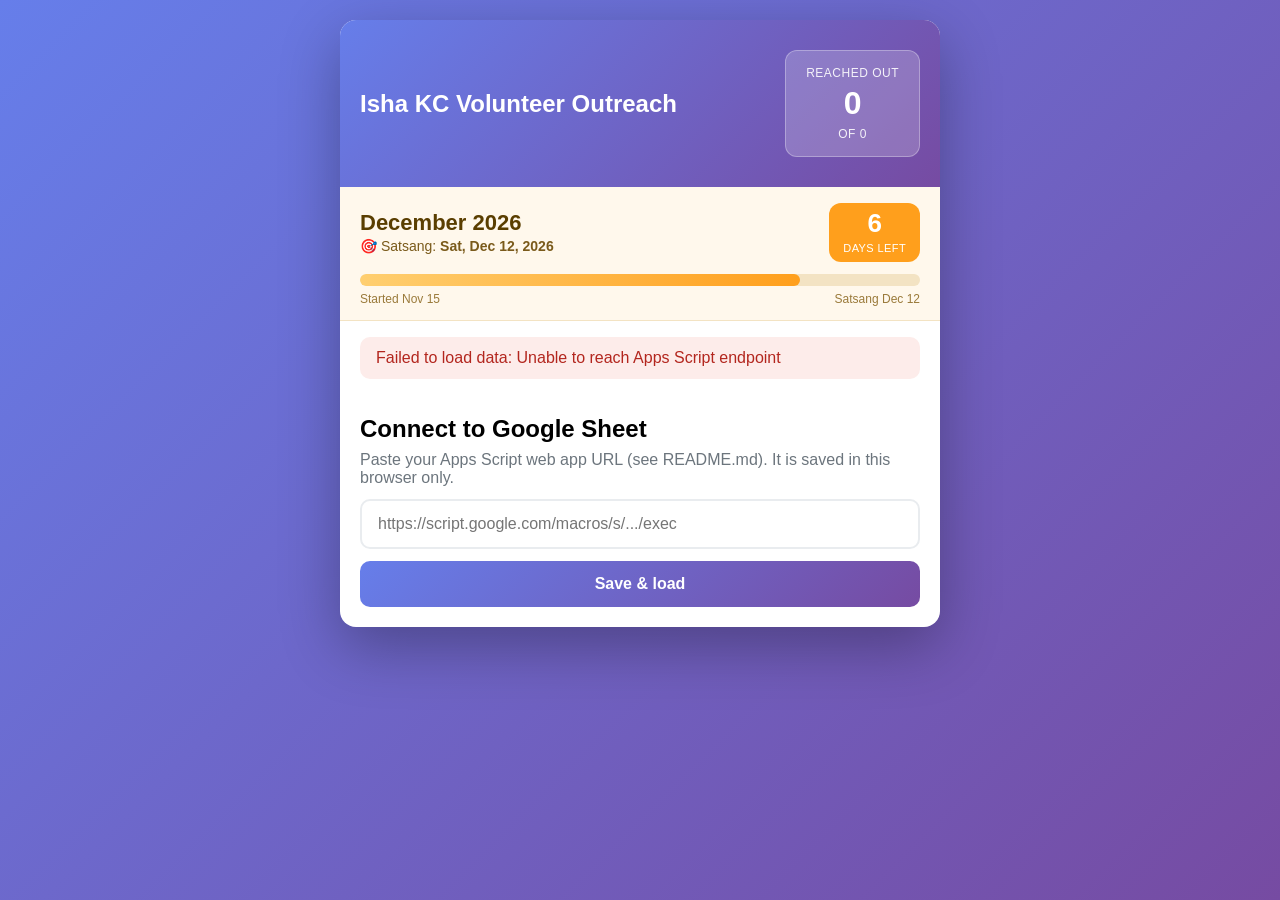
==== index.html @ 24e8bb82 "Add monthly Satsang check-ins with icon tiles per volunteer Show a countdown to the 2nd-Saturday Sat" ====
<!DOCTYPE html>
<html lang="en">
<head>
    <meta charset="UTF-8">
    <meta name="viewport" content="width=device-width, initial-scale=1.0">
    <title>Isha KC Volunteer Outreach</title>
    <link rel="stylesheet" href="style.css?v=3">
</head>
<body>
    <div class="container">
        <div class="header">
            <h1>Isha KC Volunteer Outreach</h1>
            <div class="count-box">
                <div class="count-label">Reached out</div>
                <div class="count-number" id="assignedCount">0</div>
                <div class="count-label">of <span id="totalCount">0</span></div>
            </div>
        </div>

        <!-- Satsang month countdown -->
        <div class="cycle" id="cycleBar">
            <div class="cycle-top">
                <div>
                    <div class="cycle-month" id="cycleMonth"></div>
                    <div class="cycle-target">🎯 Satsang: <strong id="cycleTarget"></strong></div>
                </div>
                <div class="cycle-left"><span id="cycleDays">0</span><small id="cycleDaysLabel">days left</small></div>
            </div>
            <div class="progress" role="progressbar" aria-label="Days until Satsang" id="cycleProgress">
                <div class="progress-fill" id="cycleFill"></div>
            </div>
            <div class="cycle-range"><span id="cycleStart"></span><span id="cycleEnd"></span></div>
        </div>

        <div id="loadingIndicator" class="loading"><p>Loading data...</p></div>
        <div id="errorMessage" class="error-message" style="display: none;"></div>
        <div id="toast" class="toast" style="display: none;"></div>

        <!-- Step 1: who are you? -->
        <section id="stepIdentify" style="display: none;">
            <div class="section-head">
                <h2>Who are you?</h2>
                <p>Select your name from the active volunteers.</p>
            </div>
            <div class="search-section">
                <input type="text" id="identifySearch" class="search-input" placeholder="Search your name..." autocomplete="off">
            </div>
            <div id="activeList" class="results-list"></div>
            <div id="noActive" class="no-results" style="display: none;"><p>No matching name.</p></div>
        </section>

        <!-- Step 2: pick volunteers -->
        <section id="stepPick" style="display: none;">
            <div class="me-bar">
                <div>Hi, <strong id="meName"></strong></div>
                <button id="notMeBtn" class="link-btn">Not you?</button>
            </div>

            <div class="section-head">
                <h2>Your volunteers <span class="pill" id="mineCount">0</span></h2>
                <p>Tap a name to open it, then tap the icons to record this month's check-in.</p>
            </div>
            <div id="mineList" class="results-list"></div>
            <div id="noMine" class="no-results" style="display: none;"><p>You haven't picked anyone yet. Tap <strong>➕ Add volunteers</strong> below.</p></div>

            <div class="add-wrap">
                <button id="toggleAddBtn" class="add-btn" aria-expanded="false">
                    <span class="add-icon">➕</span> Add volunteers <span class="pill light" id="availCount">0</span>
                </button>
            </div>

            <div id="addPanel" class="add-panel" style="display: none;">
                <div class="section-head">
                    <p>Tap people to select them, then confirm.</p>
                </div>
                <div class="search-section">
                    <input type="text" id="pickSearch" class="search-input" placeholder="🔍 Search available volunteers..." autocomplete="off">
                </div>
                <div id="availList" class="results-list"></div>
                <div id="noAvail" class="no-results" style="display: none;"><p>No available volunteers.</p></div>

                <div class="action-bar">
                    <button id="assignBtn" class="primary-btn" disabled>Assign selected to me</button>
                </div>
            </div>
        </section>

        <!-- First-run setup -->
        <section id="setupInstructions" class="setup-instructions" style="display: none;">
            <h2>Connect to Google Sheet</h2>
            <p>Paste your Apps Script web app URL (see README.md). It is saved in this browser only.</p>
            <input type="text" id="urlInput" class="search-input" placeholder="https://script.google.com/macros/s/.../exec">
            <button id="saveUrlBtn" class="primary-btn">Save &amp; load</button>
        </section>
    </div>

    <script src="script.js?v=3"></script>
</body>
</html>
---- style.css ----
* {
    margin: 0;
    padding: 0;
    box-sizing: border-box;
}

body {
    font-family: -apple-system, BlinkMacSystemFont, 'Segoe UI', Roboto, Oxygen, Ubuntu, Cantarell, sans-serif;
    background: linear-gradient(135deg, #667eea 0%, #764ba2 100%);
    min-height: 100vh;
    padding: 20px;
}

.container {
    max-width: 600px;
    margin: 0 auto;
    background: white;
    border-radius: 16px;
    box-shadow: 0 20px 60px rgba(0, 0, 0, 0.3);
    overflow: hidden;
    position: relative;
}

.header {
    background: linear-gradient(135deg, #667eea 0%, #764ba2 100%);
    color: white;
    padding: 30px 20px;
    display: flex;
    justify-content: space-between;
    align-items: center;
    gap: 20px;
}

.header h1 { font-size: 24px; font-weight: 600; }

.count-box {
    background: rgba(255, 255, 255, 0.2);
    padding: 15px 20px;
    border-radius: 12px;
    text-align: center;
    border: 1px solid rgba(255, 255, 255, 0.3);
    min-width: 110px;
}
.count-label { font-size: 12px; opacity: 0.9; text-transform: uppercase; letter-spacing: 0.5px; }
.count-number { font-size: 32px; font-weight: 700; margin: 5px 0; }

.section-head { padding: 20px 20px 8px; }
.section-head h2 { font-size: 18px; color: #333; display: flex; align-items: center; gap: 8px; }
.section-head p { font-size: 14px; color: #6c757d; margin-top: 4px; }

.pill {
    background: #667eea;
    color: white;
    font-size: 12px;
    padding: 2px 9px;
    border-radius: 999px;
}

.search-section { padding: 12px 20px; }
.search-input {
    width: 100%;
    padding: 14px 16px;
    font-size: 16px;
    border: 2px solid #e9ecef;
    border-radius: 10px;
    outline: none;
    transition: all 0.3s ease;
}
.search-input:focus { border-color: #667eea; box-shadow: 0 0 0 3px rgba(102, 126, 234, 0.15); }

.results-list { max-height: 340px; overflow-y: auto; padding: 0 20px 8px; }

.result-item {
    display: flex;
    align-items: center;
    gap: 12px;
    padding: 14px 16px;
    margin-bottom: 8px;
    background: #f8f9fa;
    border: 2px solid transparent;
    border-radius: 10px;
    cursor: pointer;
    transition: all 0.2s ease;
}
.result-item:hover { background: #eef0ff; }
.result-item .name { flex: 1; font-size: 16px; color: #333; }
.result-item.selectable.selected { background: #e8ebff; border-color: #667eea; }
.result-item.mine { cursor: default; background: #eaf7ef; }
.result-item .info { flex: 1; display: flex; flex-direction: column; gap: 2px; min-width: 0; }
.result-item .phone { font-size: 14px; color: #128c7e; text-decoration: none; align-self: flex-start; }
.result-item .phone:hover { text-decoration: underline; }
.result-item input[type="checkbox"] { width: 20px; height: 20px; accent-color: #667eea; }

.badge { font-size: 12px; color: #667eea; background: #eef0ff; padding: 3px 10px; border-radius: 999px; }

.me-bar {
    display: flex;
    justify-content: space-between;
    align-items: center;
    padding: 16px 20px;
    background: #f8f9fa;
    border-bottom: 1px solid #e9ecef;
}

.link-btn { background: none; border: none; color: #667eea; font-size: 14px; cursor: pointer; text-decoration: underline; }
.link-btn.danger { color: #dc3545; }
.link-btn:disabled { opacity: 0.5; cursor: default; }

.action-bar {
    position: sticky;
    bottom: 0;
    padding: 16px 20px;
    background: white;
    border-top: 1px solid #e9ecef;
}
.primary-btn {
    width: 100%;
    padding: 14px;
    font-size: 16px;
    font-weight: 600;
    color: white;
    background: linear-gradient(135deg, #667eea 0%, #764ba2 100%);
    border: none;
    border-radius: 10px;
    cursor: pointer;
}
.primary-btn:disabled { opacity: 0.45; cursor: not-allowed; }

.no-results, .loading { text-align: center; color: #6c757d; padding: 20px; }
.error-message { margin: 16px 20px; padding: 12px 16px; background: #fdecea; color: #b3261e; border-radius: 10px; }
.toast { margin: 16px 20px 0; padding: 12px 16px; background: #e6f4ea; color: #1e6b34; border-radius: 10px; }
.setup-instructions { padding: 20px; }
.setup-instructions h2 { margin-bottom: 8px; }
.setup-instructions p { color: #6c757d; margin-bottom: 12px; }
.setup-instructions .primary-btn { margin-top: 12px; }

@media (max-width: 480px) {
    body { padding: 10px; }
    .header h1 { font-size: 20px; }
}

/* ---------- Satsang countdown ---------- */
.cycle { padding: 16px 20px 14px; background: #fff8ec; border-bottom: 1px solid #f3e3c3; }
.cycle-top { display: flex; justify-content: space-between; align-items: center; gap: 12px; }
.cycle-month { font-size: 22px; font-weight: 700; color: #5a3e00; }
.cycle-target { font-size: 14px; color: #7a5a1a; margin-top: 2px; }
.cycle-left { text-align: center; background: #ff9f1c; color: white; border-radius: 12px; padding: 6px 14px; min-width: 76px; }
.cycle-left span { display: block; font-size: 26px; font-weight: 800; line-height: 1.1; }
.cycle-left small { font-size: 11px; text-transform: uppercase; letter-spacing: 0.4px; }
.progress { margin-top: 12px; height: 12px; background: #f3e3c3; border-radius: 999px; overflow: hidden; }
.progress-fill { height: 100%; width: 0; background: linear-gradient(90deg, #ffcf70, #ff9f1c); border-radius: 999px; transition: width 0.6s ease; }
.cycle-range { display: flex; justify-content: space-between; font-size: 12px; color: #9a7a3a; margin-top: 6px; }

/* ---------- Volunteer cards ---------- */
#mineList { max-height: none; overflow: visible; }
.vcard { background: #f8f9fa; border: 2px solid #e9ecef; border-radius: 14px; margin-bottom: 10px; overflow: hidden; }
.vcard[open] { background: white; border-color: #667eea; box-shadow: 0 4px 14px rgba(102, 126, 234, 0.15); }
.vcard.complete { border-color: #34a853; }
.vcard.complete:not([open]) { background: #eaf7ef; }
.vcard-head {
    list-style: none; display: flex; align-items: center; gap: 10px;
    padding: 14px 14px 14px 16px; cursor: pointer; min-height: 56px;
    -webkit-tap-highlight-color: transparent; user-select: none;
}
.vcard-head::-webkit-details-marker { display: none; }
.vcard-head .info { flex: 1; min-width: 0; }
.vcard-head .name { font-size: 16px; font-weight: 600; color: #333; display: block; overflow: hidden; text-overflow: ellipsis; white-space: nowrap; }
.done-icons { display: flex; gap: 3px; }
.di { width: 26px; height: 26px; border-radius: 50%; background: #e9ecef; display: grid; place-items: center; font-size: 15px; }
.di.on { background: #fff; box-shadow: 0 0 0 1px #dfe3ea; }
.chev { font-size: 26px; color: #999; transition: transform 0.2s; line-height: 1; }
.vcard[open] .chev { transform: rotate(90deg); color: #667eea; }

.vcard-body { padding: 0 14px 14px; }
.phone-line { font-size: 14px; color: #6c757d; margin-bottom: 8px; }
.contact { display: grid; grid-template-columns: repeat(3, 1fr); gap: 8px; margin-bottom: 6px; }
.contact-btn {
    display: flex; align-items: center; justify-content: center; gap: 6px;
    padding: 10px 6px; border-radius: 10px; background: #e8f7f3; color: #0f6e60;
    text-decoration: none; font-size: 14px; font-weight: 600; min-height: 44px;
}
.contact-btn:active { transform: scale(0.97); }
.contact-btn .ci { font-size: 18px; }

.q { margin-top: 14px; }
.q-title { font-size: 15px; font-weight: 600; color: #444; margin-bottom: 8px; }
.opts { display: grid; gap: 8px; transition: opacity 0.2s; }
.opts.n3 { grid-template-columns: repeat(3, 1fr); }
.opts.n4 { grid-template-columns: repeat(4, 1fr); }
.opt {
    display: flex; flex-direction: column; align-items: center; justify-content: center; gap: 4px;
    min-height: 76px; padding: 8px 4px; border: 2px solid #e9ecef; border-radius: 14px;
    background: #fafbfc; cursor: pointer; font: inherit; color: #555;
    -webkit-tap-highlight-color: transparent; touch-action: manipulation;
    transition: transform 0.1s, border-color 0.15s, background 0.15s;
}
.opt:active { transform: scale(0.94); }
.opt-icon { font-size: 30px; line-height: 1; filter: grayscale(0.6); opacity: 0.75; transition: filter 0.15s, opacity 0.15s, transform 0.15s; }
.opt-label { font-size: 12px; line-height: 1.2; text-align: center; }
.opt[aria-pressed="true"] { border-color: #667eea; background: #eef0ff; color: #3d3d9e; font-weight: 600; }
.opt[aria-pressed="true"] .opt-icon { filter: none; opacity: 1; transform: scale(1.12); }
.opts.saving .opt[aria-pressed="true"] { border-style: dashed; }
.opts.saved .opt[aria-pressed="true"] { border-color: #34a853; background: #eaf7ef; }

.vcard-foot { margin-top: 16px; text-align: right; }

/* ---------- Add volunteers ---------- */
.add-wrap { padding: 8px 20px 20px; }
.add-btn {
    width: 100%; display: flex; align-items: center; justify-content: center; gap: 8px;
    padding: 16px; font-size: 17px; font-weight: 600; color: #667eea;
    background: #f4f5ff; border: 2px dashed #667eea; border-radius: 14px; cursor: pointer;
}
.add-btn.open { background: #667eea; color: white; border-style: solid; }
.add-btn .pill.light { background: rgba(102, 126, 234, 0.15); color: inherit; }
.add-btn.open .pill.light { background: rgba(255, 255, 255, 0.25); }
.add-panel { border-top: 1px solid #e9ecef; }
.add-panel .section-head { padding-top: 12px; }

@media (max-width: 480px) {
    .cycle { padding: 14px 16px 12px; }
    .cycle-month { font-size: 19px; }
    .results-list, .add-wrap { padding-left: 12px; padding-right: 12px; }
    .vcard-body { padding: 0 10px 12px; }
    .opts { gap: 6px; }
    .opt { min-height: 72px; border-radius: 12px; }
    .opt-icon { font-size: 28px; }
    .opt-label { font-size: 11px; }
    .di { width: 22px; height: 22px; font-size: 13px; }
}
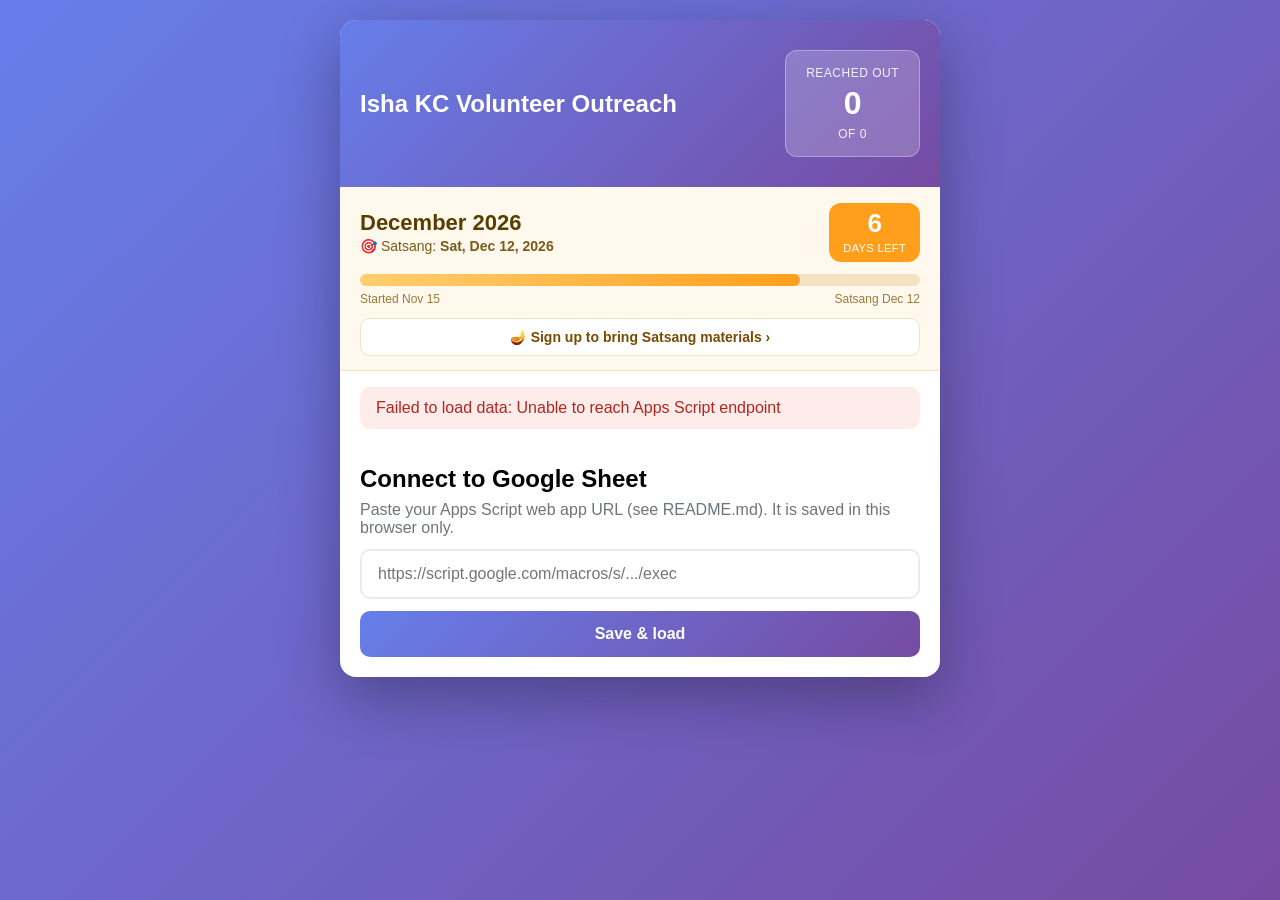
==== commit 83ce743b: "Add Satsang material signup page tracked per Satsang month New material-signup/ page where active vo" ====
--- a/index.html
+++ b/index.html
@@ -4,7 +4,7 @@
     <meta charset="UTF-8">
     <meta name="viewport" content="width=device-width, initial-scale=1.0">
     <title>Isha KC Volunteer Outreach</title>
-    <link rel="stylesheet" href="style.css?v=3">
+    <link rel="stylesheet" href="style.css?v=4">
 </head>
 <body>
     <div class="container">
@@ -30,6 +30,7 @@
                 <div class="progress-fill" id="cycleFill"></div>
             </div>
             <div class="cycle-range"><span id="cycleStart"></span><span id="cycleEnd"></span></div>
+            <a class="cycle-link" href="material-signup/">🪔 Sign up to bring Satsang materials ›</a>
         </div>
 
         <div id="loadingIndicator" class="loading"><p>Loading data...</p></div>
@@ -94,6 +95,7 @@
         </section>
     </div>
 
-    <script src="script.js?v=3"></script>
+    <script src="common.js?v=4"></script>
+    <script src="script.js?v=4"></script>
 </body>
 </html>
--- a/style.css
+++ b/style.css
@@ -228,3 +228,6 @@
     .opt-label { font-size: 11px; }
     .di { width: 22px; height: 22px; font-size: 13px; }
 }
+
+.cycle-link { display: block; margin-top: 12px; padding: 10px 12px; border-radius: 10px; background: #fff; border: 1px solid #f3e3c3; color: #7a4b00; font-weight: 600; font-size: 14px; text-decoration: none; text-align: center; }
+.cycle-link:active { background: #fff1d6; }
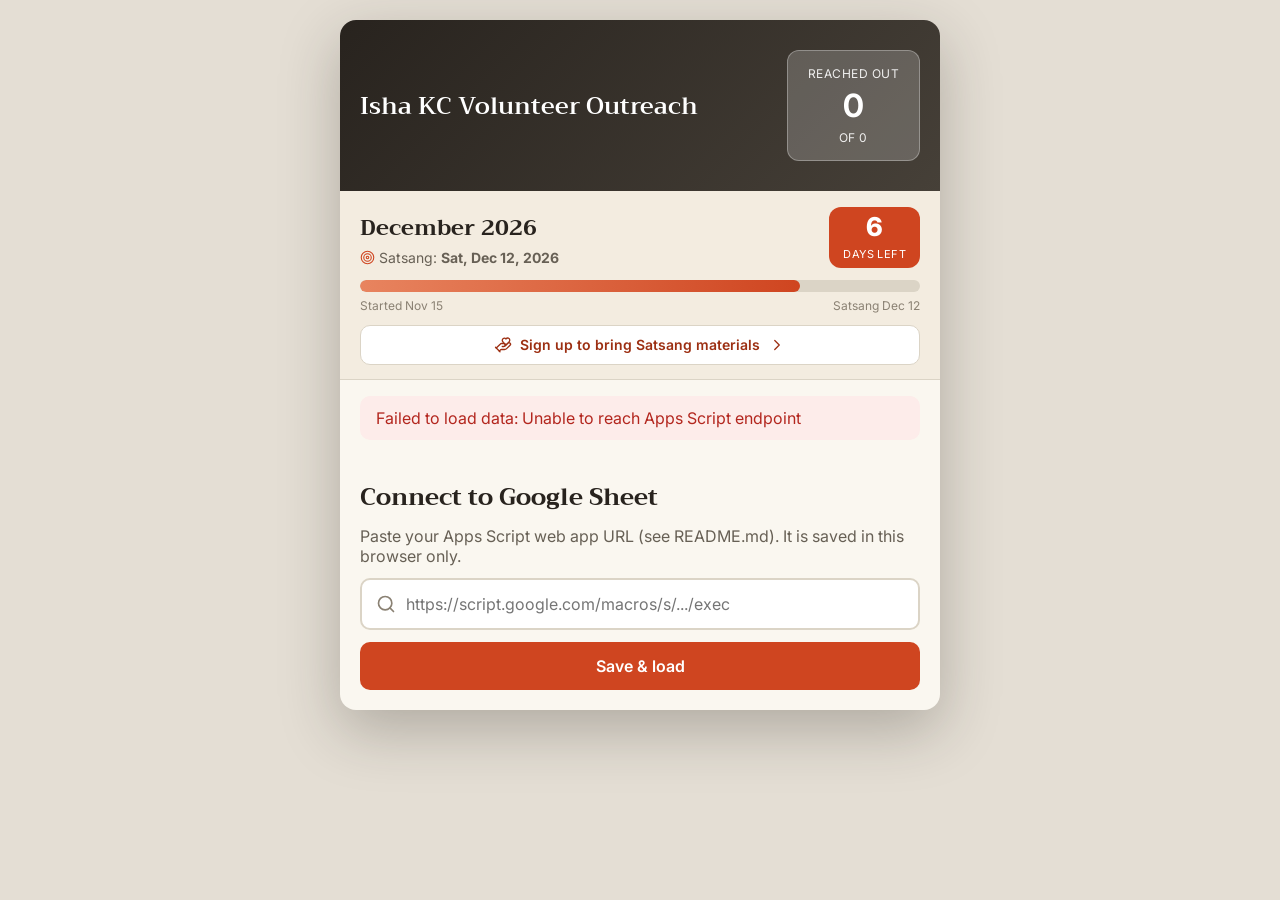
==== commit fb5828d5: "Apply Isha theme and replace emoji with Lucide icons Colors and fonts follow isha.sadhguru.org: sand" ====
--- a/index.html
+++ b/index.html
@@ -4,7 +4,11 @@
     <meta charset="UTF-8">
     <meta name="viewport" content="width=device-width, initial-scale=1.0">
     <title>Isha KC Volunteer Outreach</title>
-    <link rel="stylesheet" href="style.css?v=4">
+    <meta name="theme-color" content="#28231e">
+    <link rel="preconnect" href="https://fonts.googleapis.com">
+    <link rel="preconnect" href="https://fonts.gstatic.com" crossorigin>
+    <link href="https://fonts.googleapis.com/css2?family=Inter:wght@400;500;600;700&amp;family=Trirong:wght@500;600;700&amp;display=swap" rel="stylesheet">
+    <link rel="stylesheet" href="style.css?v=8">
 </head>
 <body>
     <div class="container">
@@ -22,7 +26,7 @@
             <div class="cycle-top">
                 <div>
                     <div class="cycle-month" id="cycleMonth"></div>
-                    <div class="cycle-target">🎯 Satsang: <strong id="cycleTarget"></strong></div>
+                    <div class="cycle-target"><svg class="ic"><use href="#i-target"/></svg> Satsang: <strong id="cycleTarget"></strong></div>
                 </div>
                 <div class="cycle-left"><span id="cycleDays">0</span><small id="cycleDaysLabel">days left</small></div>
             </div>
@@ -30,7 +34,7 @@
                 <div class="progress-fill" id="cycleFill"></div>
             </div>
             <div class="cycle-range"><span id="cycleStart"></span><span id="cycleEnd"></span></div>
-            <a class="cycle-link" href="material-signup/">🪔 Sign up to bring Satsang materials ›</a>
+            <a class="cycle-link" href="material-signup/"><svg class="ic"><use href="#i-hand-heart"/></svg> <span>Sign up to bring Satsang materials</span> <svg class="ic"><use href="#i-chevron-right"/></svg></a>
         </div>
 
         <div id="loadingIndicator" class="loading"><p>Loading data...</p></div>
@@ -62,11 +66,11 @@
                 <p>Tap a name to open it, then tap the icons to record this month's check-in.</p>
             </div>
             <div id="mineList" class="results-list"></div>
-            <div id="noMine" class="no-results" style="display: none;"><p>You haven't picked anyone yet. Tap <strong>➕ Add volunteers</strong> below.</p></div>
+            <div id="noMine" class="no-results" style="display: none;"><p>You haven't picked anyone yet. Tap <strong>Add volunteers</strong> below.</p></div>
 
             <div class="add-wrap">
                 <button id="toggleAddBtn" class="add-btn" aria-expanded="false">
-                    <span class="add-icon">➕</span> Add volunteers <span class="pill light" id="availCount">0</span>
+                    <span class="add-icon"><svg class="ic"><use href="#i-circle-plus"/></svg></span> Add volunteers <span class="pill light" id="availCount">0</span>
                 </button>
             </div>
 
@@ -75,7 +79,7 @@
                     <p>Tap people to select them, then confirm.</p>
                 </div>
                 <div class="search-section">
-                    <input type="text" id="pickSearch" class="search-input" placeholder="🔍 Search available volunteers..." autocomplete="off">
+                    <input type="text" id="pickSearch" class="search-input" placeholder="Search available volunteers..." autocomplete="off">
                 </div>
                 <div id="availList" class="results-list"></div>
                 <div id="noAvail" class="no-results" style="display: none;"><p>No available volunteers.</p></div>
@@ -95,7 +99,8 @@
         </section>
     </div>
 
-    <script src="common.js?v=4"></script>
-    <script src="script.js?v=4"></script>
+    <script src="icons.js?v=1"></script>
+    <script src="common.js?v=5"></script>
+    <script src="script.js?v=6"></script>
 </body>
 </html>
--- a/style.css
+++ b/style.css
@@ -5,8 +5,9 @@
 }
 
 body {
-    font-family: -apple-system, BlinkMacSystemFont, 'Segoe UI', Roboto, Oxygen, Ubuntu, Cantarell, sans-serif;
-    background: linear-gradient(135deg, #667eea 0%, #764ba2 100%);
+    font-family: 'Inter', -apple-system, BlinkMacSystemFont, 'Segoe UI', Roboto, Oxygen, Ubuntu, Cantarell, sans-serif;
+    color: #28231e;
+    background: #e4ded4;
     min-height: 100vh;
     padding: 20px;
 }
@@ -14,15 +15,15 @@
 .container {
     max-width: 600px;
     margin: 0 auto;
-    background: white;
+    background: #faf7f0;
     border-radius: 16px;
-    box-shadow: 0 20px 60px rgba(0, 0, 0, 0.3);
+    box-shadow: 0 20px 60px rgba(40, 35, 30, 0.28);
     overflow: hidden;
     position: relative;
 }
 
 .header {
-    background: linear-gradient(135deg, #667eea 0%, #764ba2 100%);
+    background: linear-gradient(135deg, #28231e 0%, #464038 100%);
     color: white;
     padding: 30px 20px;
     display: flex;
@@ -32,6 +33,9 @@
 }
 
 .header h1 { font-size: 24px; font-weight: 600; }
+
+/* Headings use Isha's serif */
+h1, h2, h3, .cycle-month { font-family: 'Trirong', Georgia, 'Times New Roman', serif; }
 
 .count-box {
     background: rgba(255, 255, 255, 0.2);
@@ -45,11 +49,11 @@
 .count-number { font-size: 32px; font-weight: 700; margin: 5px 0; }
 
 .section-head { padding: 20px 20px 8px; }
-.section-head h2 { font-size: 18px; color: #333; display: flex; align-items: center; gap: 8px; }
-.section-head p { font-size: 14px; color: #6c757d; margin-top: 4px; }
+.section-head h2 { font-size: 18px; color: #28231e; display: flex; align-items: center; gap: 8px; }
+.section-head p { font-size: 14px; color: #676055; margin-top: 4px; }
 
 .pill {
-    background: #667eea;
+    background: #cf4520;
     color: white;
     font-size: 12px;
     padding: 2px 9px;
@@ -61,12 +65,12 @@
     width: 100%;
     padding: 14px 16px;
     font-size: 16px;
-    border: 2px solid #e9ecef;
+    border: 2px solid #dbd4c6;
     border-radius: 10px;
     outline: none;
     transition: all 0.3s ease;
 }
-.search-input:focus { border-color: #667eea; box-shadow: 0 0 0 3px rgba(102, 126, 234, 0.15); }
+.search-input:focus { border-color: #cf4520; box-shadow: 0 0 0 3px rgba(207, 69, 32, 0.15); }
 
 .results-list { max-height: 340px; overflow-y: auto; padding: 0 20px 8px; }
 
@@ -76,34 +80,34 @@
     gap: 12px;
     padding: 14px 16px;
     margin-bottom: 8px;
-    background: #f8f9fa;
+    background: #f3eee4;
     border: 2px solid transparent;
     border-radius: 10px;
     cursor: pointer;
     transition: all 0.2s ease;
 }
-.result-item:hover { background: #eef0ff; }
-.result-item .name { flex: 1; font-size: 16px; color: #333; }
-.result-item.selectable.selected { background: #e8ebff; border-color: #667eea; }
-.result-item.mine { cursor: default; background: #eaf7ef; }
+.result-item:hover { background: #fbece6; }
+.result-item .name { flex: 1; font-size: 16px; color: #28231e; }
+.result-item.selectable.selected { background: #f8e0d6; border-color: #cf4520; }
+.result-item.mine { cursor: default; background: #e8f1e6; }
 .result-item .info { flex: 1; display: flex; flex-direction: column; gap: 2px; min-width: 0; }
 .result-item .phone { font-size: 14px; color: #128c7e; text-decoration: none; align-self: flex-start; }
 .result-item .phone:hover { text-decoration: underline; }
-.result-item input[type="checkbox"] { width: 20px; height: 20px; accent-color: #667eea; }
-
-.badge { font-size: 12px; color: #667eea; background: #eef0ff; padding: 3px 10px; border-radius: 999px; }
+.result-item input[type="checkbox"] { width: 20px; height: 20px; accent-color: #cf4520; }
+
+.badge { font-size: 12px; color: #cf4520; background: #fbece6; padding: 3px 10px; border-radius: 999px; }
 
 .me-bar {
     display: flex;
     justify-content: space-between;
     align-items: center;
     padding: 16px 20px;
-    background: #f8f9fa;
-    border-bottom: 1px solid #e9ecef;
-}
-
-.link-btn { background: none; border: none; color: #667eea; font-size: 14px; cursor: pointer; text-decoration: underline; }
-.link-btn.danger { color: #dc3545; }
+    background: #f3eee4;
+    border-bottom: 1px solid #dbd4c6;
+}
+
+.link-btn { background: none; border: none; color: #cf4520; font-size: 14px; cursor: pointer; text-decoration: underline; }
+.link-btn.danger { color: #a8231a; }
 .link-btn:disabled { opacity: 0.5; cursor: default; }
 
 .action-bar {
@@ -111,7 +115,7 @@
     bottom: 0;
     padding: 16px 20px;
     background: white;
-    border-top: 1px solid #e9ecef;
+    border-top: 1px solid #dbd4c6;
 }
 .primary-btn {
     width: 100%;
@@ -119,19 +123,19 @@
     font-size: 16px;
     font-weight: 600;
     color: white;
-    background: linear-gradient(135deg, #667eea 0%, #764ba2 100%);
+    background: #cf4520;
     border: none;
     border-radius: 10px;
     cursor: pointer;
 }
 .primary-btn:disabled { opacity: 0.45; cursor: not-allowed; }
 
-.no-results, .loading { text-align: center; color: #6c757d; padding: 20px; }
+.no-results, .loading { text-align: center; color: #676055; padding: 20px; }
 .error-message { margin: 16px 20px; padding: 12px 16px; background: #fdecea; color: #b3261e; border-radius: 10px; }
-.toast { margin: 16px 20px 0; padding: 12px 16px; background: #e6f4ea; color: #1e6b34; border-radius: 10px; }
+.toast { margin: 16px 20px 0; padding: 12px 16px; background: #e6efe1; color: #25603a; border-radius: 10px; }
 .setup-instructions { padding: 20px; }
 .setup-instructions h2 { margin-bottom: 8px; }
-.setup-instructions p { color: #6c757d; margin-bottom: 12px; }
+.setup-instructions p { color: #676055; margin-bottom: 12px; }
 .setup-instructions .primary-btn { margin-top: 12px; }
 
 @media (max-width: 480px) {
@@ -140,23 +144,23 @@
 }
 
 /* ---------- Satsang countdown ---------- */
-.cycle { padding: 16px 20px 14px; background: #fff8ec; border-bottom: 1px solid #f3e3c3; }
+.cycle { padding: 16px 20px 14px; background: #f3ece0; border-bottom: 1px solid #dbd4c6; }
 .cycle-top { display: flex; justify-content: space-between; align-items: center; gap: 12px; }
-.cycle-month { font-size: 22px; font-weight: 700; color: #5a3e00; }
-.cycle-target { font-size: 14px; color: #7a5a1a; margin-top: 2px; }
-.cycle-left { text-align: center; background: #ff9f1c; color: white; border-radius: 12px; padding: 6px 14px; min-width: 76px; }
+.cycle-month { font-size: 22px; font-weight: 700; color: #28231e; }
+.cycle-target { font-size: 14px; color: #676055; margin-top: 2px; }
+.cycle-left { text-align: center; background: #cf4520; color: white; border-radius: 12px; padding: 6px 14px; min-width: 76px; }
 .cycle-left span { display: block; font-size: 26px; font-weight: 800; line-height: 1.1; }
 .cycle-left small { font-size: 11px; text-transform: uppercase; letter-spacing: 0.4px; }
-.progress { margin-top: 12px; height: 12px; background: #f3e3c3; border-radius: 999px; overflow: hidden; }
-.progress-fill { height: 100%; width: 0; background: linear-gradient(90deg, #ffcf70, #ff9f1c); border-radius: 999px; transition: width 0.6s ease; }
-.cycle-range { display: flex; justify-content: space-between; font-size: 12px; color: #9a7a3a; margin-top: 6px; }
+.progress { margin-top: 12px; height: 12px; background: #dbd4c6; border-radius: 999px; overflow: hidden; }
+.progress-fill { height: 100%; width: 0; background: linear-gradient(90deg, #e8845f, #cf4520); border-radius: 999px; transition: width 0.6s ease; }
+.cycle-range { display: flex; justify-content: space-between; font-size: 12px; color: #8a8173; margin-top: 6px; }
 
 /* ---------- Volunteer cards ---------- */
 #mineList { max-height: none; overflow: visible; }
-.vcard { background: #f8f9fa; border: 2px solid #e9ecef; border-radius: 14px; margin-bottom: 10px; overflow: hidden; }
-.vcard[open] { background: white; border-color: #667eea; box-shadow: 0 4px 14px rgba(102, 126, 234, 0.15); }
-.vcard.complete { border-color: #34a853; }
-.vcard.complete:not([open]) { background: #eaf7ef; }
+.vcard { background: #f3eee4; border: 2px solid #dbd4c6; border-radius: 14px; margin-bottom: 10px; overflow: hidden; }
+.vcard[open] { background: white; border-color: #cf4520; box-shadow: 0 4px 14px rgba(207, 69, 32, 0.15); }
+.vcard.complete { border-color: #3b8454; }
+.vcard.complete:not([open]) { background: #e8f1e6; }
 .vcard-head {
     list-style: none; display: flex; align-items: center; gap: 10px;
     padding: 14px 14px 14px 16px; cursor: pointer; min-height: 56px;
@@ -164,43 +168,43 @@
 }
 .vcard-head::-webkit-details-marker { display: none; }
 .vcard-head .info { flex: 1; min-width: 0; }
-.vcard-head .name { font-size: 16px; font-weight: 600; color: #333; display: block; overflow: hidden; text-overflow: ellipsis; white-space: nowrap; }
+.vcard-head .name { font-size: 16px; font-weight: 600; color: #28231e; display: block; overflow: hidden; text-overflow: ellipsis; white-space: nowrap; }
 .done-icons { display: flex; gap: 3px; }
-.di { width: 26px; height: 26px; border-radius: 50%; background: #e9ecef; display: grid; place-items: center; font-size: 15px; }
-.di.on { background: #fff; box-shadow: 0 0 0 1px #dfe3ea; }
-.chev { font-size: 26px; color: #999; transition: transform 0.2s; line-height: 1; }
-.vcard[open] .chev { transform: rotate(90deg); color: #667eea; }
+.di { width: 26px; height: 26px; border-radius: 50%; background: #dbd4c6; display: grid; place-items: center; font-size: 15px; }
+.di.on { background: #fff; box-shadow: 0 0 0 1px #d4ccbc; }
+.chev { font-size: 26px; color: #8a8173; transition: transform 0.2s; line-height: 1; }
+.vcard[open] .chev { transform: rotate(90deg); color: #cf4520; }
 
 .vcard-body { padding: 0 14px 14px; }
-.phone-line { font-size: 14px; color: #6c757d; margin-bottom: 8px; }
+.phone-line { font-size: 14px; color: #676055; margin-bottom: 8px; }
 .contact { display: grid; grid-template-columns: repeat(3, 1fr); gap: 8px; margin-bottom: 6px; }
 .contact-btn {
     display: flex; align-items: center; justify-content: center; gap: 6px;
-    padding: 10px 6px; border-radius: 10px; background: #e8f7f3; color: #0f6e60;
+    padding: 10px 6px; border-radius: 10px; background: #efe8da; color: #28231e;
     text-decoration: none; font-size: 14px; font-weight: 600; min-height: 44px;
 }
 .contact-btn:active { transform: scale(0.97); }
 .contact-btn .ci { font-size: 18px; }
 
 .q { margin-top: 14px; }
-.q-title { font-size: 15px; font-weight: 600; color: #444; margin-bottom: 8px; }
+.q-title { font-size: 15px; font-weight: 600; color: #3a342c; margin-bottom: 8px; }
 .opts { display: grid; gap: 8px; transition: opacity 0.2s; }
 .opts.n3 { grid-template-columns: repeat(3, 1fr); }
 .opts.n4 { grid-template-columns: repeat(4, 1fr); }
 .opt {
     display: flex; flex-direction: column; align-items: center; justify-content: center; gap: 4px;
-    min-height: 76px; padding: 8px 4px; border: 2px solid #e9ecef; border-radius: 14px;
-    background: #fafbfc; cursor: pointer; font: inherit; color: #555;
+    min-height: 76px; padding: 8px 4px; border: 2px solid #dbd4c6; border-radius: 14px;
+    background: #f7f3ea; cursor: pointer; font: inherit; color: #464038;
     -webkit-tap-highlight-color: transparent; touch-action: manipulation;
     transition: transform 0.1s, border-color 0.15s, background 0.15s;
 }
 .opt:active { transform: scale(0.94); }
 .opt-icon { font-size: 30px; line-height: 1; filter: grayscale(0.6); opacity: 0.75; transition: filter 0.15s, opacity 0.15s, transform 0.15s; }
 .opt-label { font-size: 12px; line-height: 1.2; text-align: center; }
-.opt[aria-pressed="true"] { border-color: #667eea; background: #eef0ff; color: #3d3d9e; font-weight: 600; }
+.opt[aria-pressed="true"] { border-color: #cf4520; background: #fbece6; color: #9c2f12; font-weight: 600; }
 .opt[aria-pressed="true"] .opt-icon { filter: none; opacity: 1; transform: scale(1.12); }
 .opts.saving .opt[aria-pressed="true"] { border-style: dashed; }
-.opts.saved .opt[aria-pressed="true"] { border-color: #34a853; background: #eaf7ef; }
+.opts.saved .opt[aria-pressed="true"] { border-color: #3b8454; background: #e8f1e6; }
 
 .vcard-foot { margin-top: 16px; text-align: right; }
 
@@ -208,13 +212,13 @@
 .add-wrap { padding: 8px 20px 20px; }
 .add-btn {
     width: 100%; display: flex; align-items: center; justify-content: center; gap: 8px;
-    padding: 16px; font-size: 17px; font-weight: 600; color: #667eea;
-    background: #f4f5ff; border: 2px dashed #667eea; border-radius: 14px; cursor: pointer;
-}
-.add-btn.open { background: #667eea; color: white; border-style: solid; }
-.add-btn .pill.light { background: rgba(102, 126, 234, 0.15); color: inherit; }
+    padding: 16px; font-size: 17px; font-weight: 600; color: #cf4520;
+    background: #fdf3ee; border: 2px dashed #cf4520; border-radius: 14px; cursor: pointer;
+}
+.add-btn.open { background: #cf4520; color: white; border-style: solid; }
+.add-btn .pill.light { background: rgba(207, 69, 32, 0.15); color: inherit; }
 .add-btn.open .pill.light { background: rgba(255, 255, 255, 0.25); }
-.add-panel { border-top: 1px solid #e9ecef; }
+.add-panel { border-top: 1px solid #dbd4c6; }
 .add-panel .section-head { padding-top: 12px; }
 
 @media (max-width: 480px) {
@@ -229,5 +233,28 @@
     .di { width: 22px; height: 22px; font-size: 13px; }
 }
 
-.cycle-link { display: block; margin-top: 12px; padding: 10px 12px; border-radius: 10px; background: #fff; border: 1px solid #f3e3c3; color: #7a4b00; font-weight: 600; font-size: 14px; text-decoration: none; text-align: center; }
-.cycle-link:active { background: #fff1d6; }
+.cycle-link { display: block; margin-top: 12px; padding: 10px 12px; border-radius: 10px; background: #fff; border: 1px solid #dbd4c6; color: #9c2f12; font-weight: 600; font-size: 14px; text-decoration: none; text-align: center; }
+.cycle-link:active { background: #f3e3d8; }
+
+button, input, select, textarea { font-family: inherit; }
+
+/* ---------- Icons (Lucide, see icons.js) ---------- */
+.ic { width: 1em; height: 1em; fill: none; stroke: currentColor; stroke-width: 1.75; stroke-linecap: round; stroke-linejoin: round; flex: none; vertical-align: -0.125em; }
+.cycle-target .ic { width: 15px; height: 15px; color: #cf4520; vertical-align: -2px; }
+.cycle-link { display: flex; align-items: center; justify-content: center; gap: 8px; }
+.cycle-link .ic { width: 18px; height: 18px; }
+.add-icon { display: inline-flex; }
+.add-icon .ic { width: 22px; height: 22px; }
+.q-title { display: flex; align-items: center; gap: 8px; }
+.q-title .ic { width: 18px; height: 18px; color: #cf4520; }
+.opt-icon { filter: none; opacity: 1; color: #8a8173; display: grid; place-items: center; }
+.opt-icon .ic { width: 30px; height: 30px; }
+.opt[aria-pressed="true"] .opt-icon { color: #cf4520; }
+.contact-btn .ci { display: grid; place-items: center; }
+.contact-btn .ci .ic { width: 18px; height: 18px; }
+.di { color: #8a8173; }
+.di.on { color: #cf4520; }
+.di .ic { width: 14px; height: 14px; stroke-width: 2.25; }
+.chev { display: grid; place-items: center; }
+.chev .ic { width: 22px; height: 22px; }
+.search-input { padding-left: 44px; background: #fff url("data:image/svg+xml,%3Csvg%20xmlns='http://www.w3.org/2000/svg'%20width='24'%20height='24'%20viewBox='0%200%2024%2024'%20fill='none'%20stroke='%238a8173'%20stroke-width='2'%20stroke-linecap='round'%20stroke-linejoin='round'%3E%3Ccircle%20cx='11'%20cy='11'%20r='8'/%3E%3Cpath%20d='m21%2021-4.3-4.3'/%3E%3C/svg%3E") no-repeat 14px center / 20px; }
